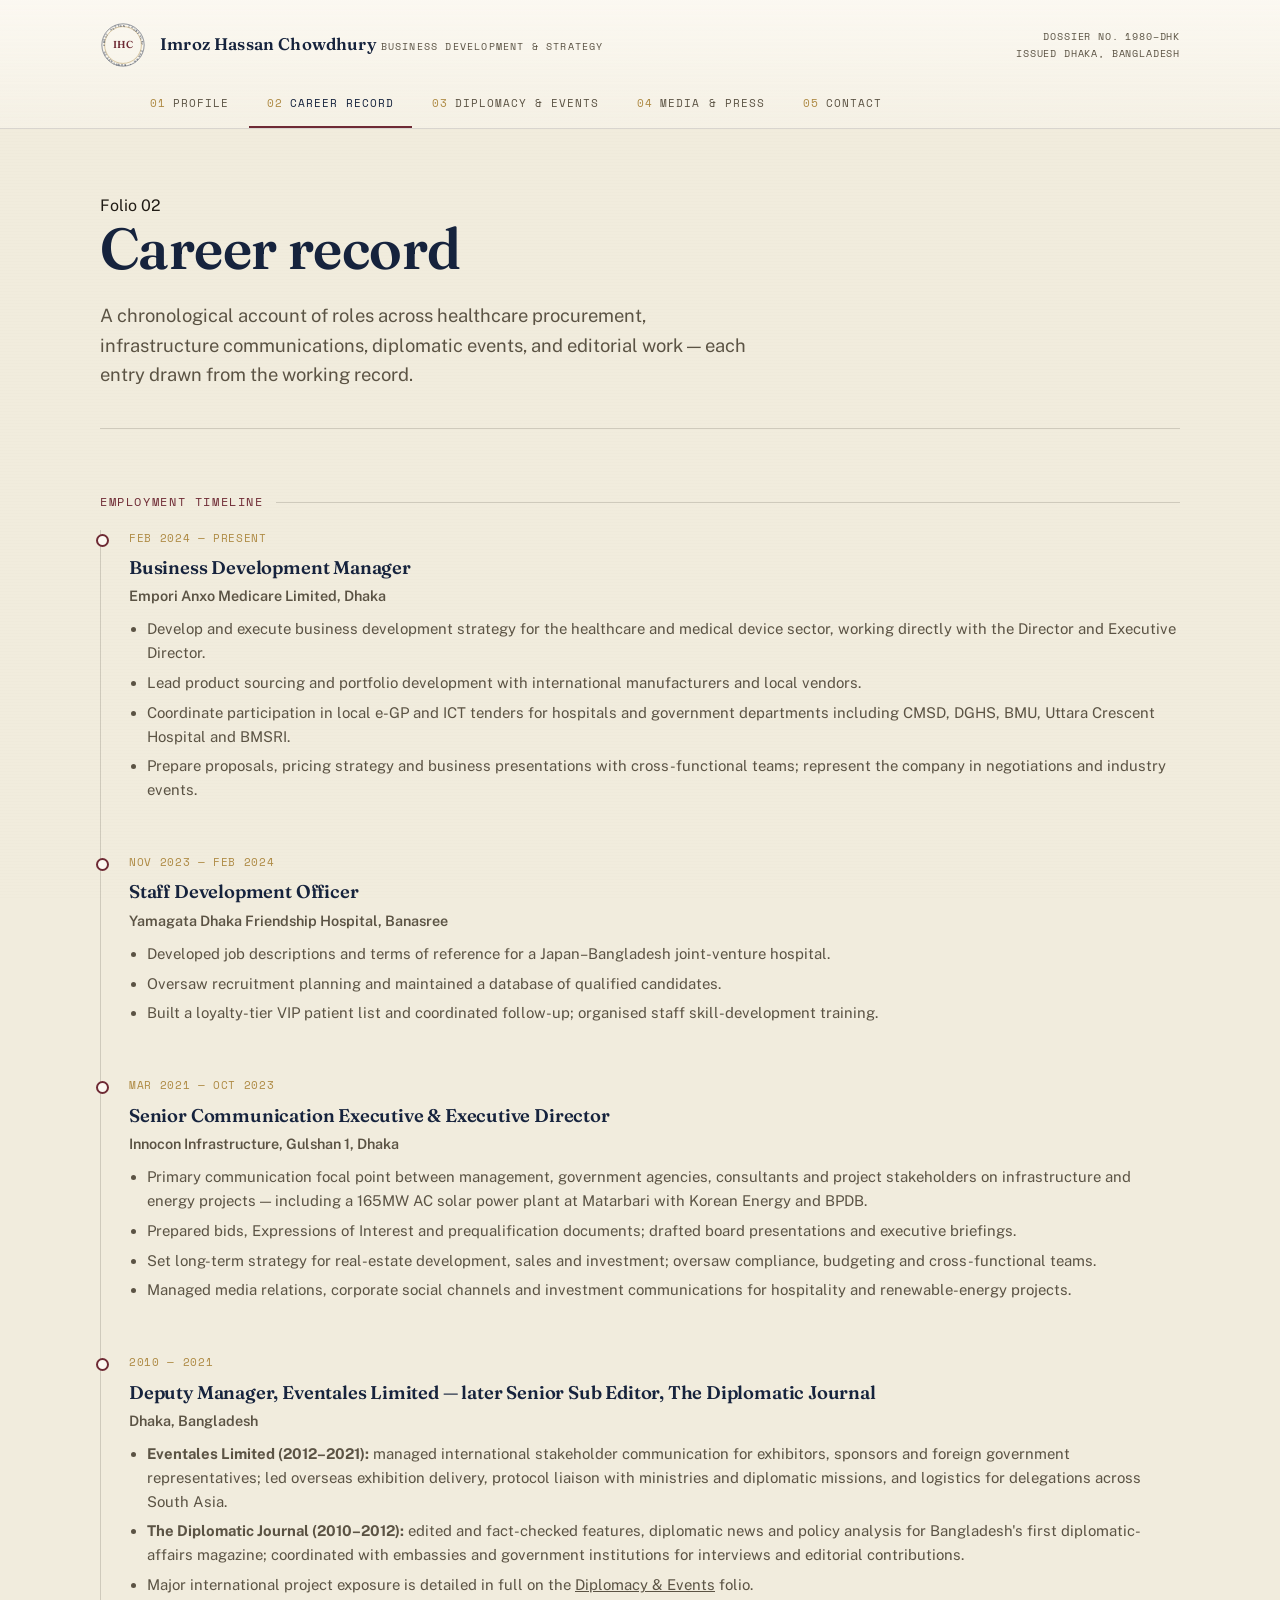
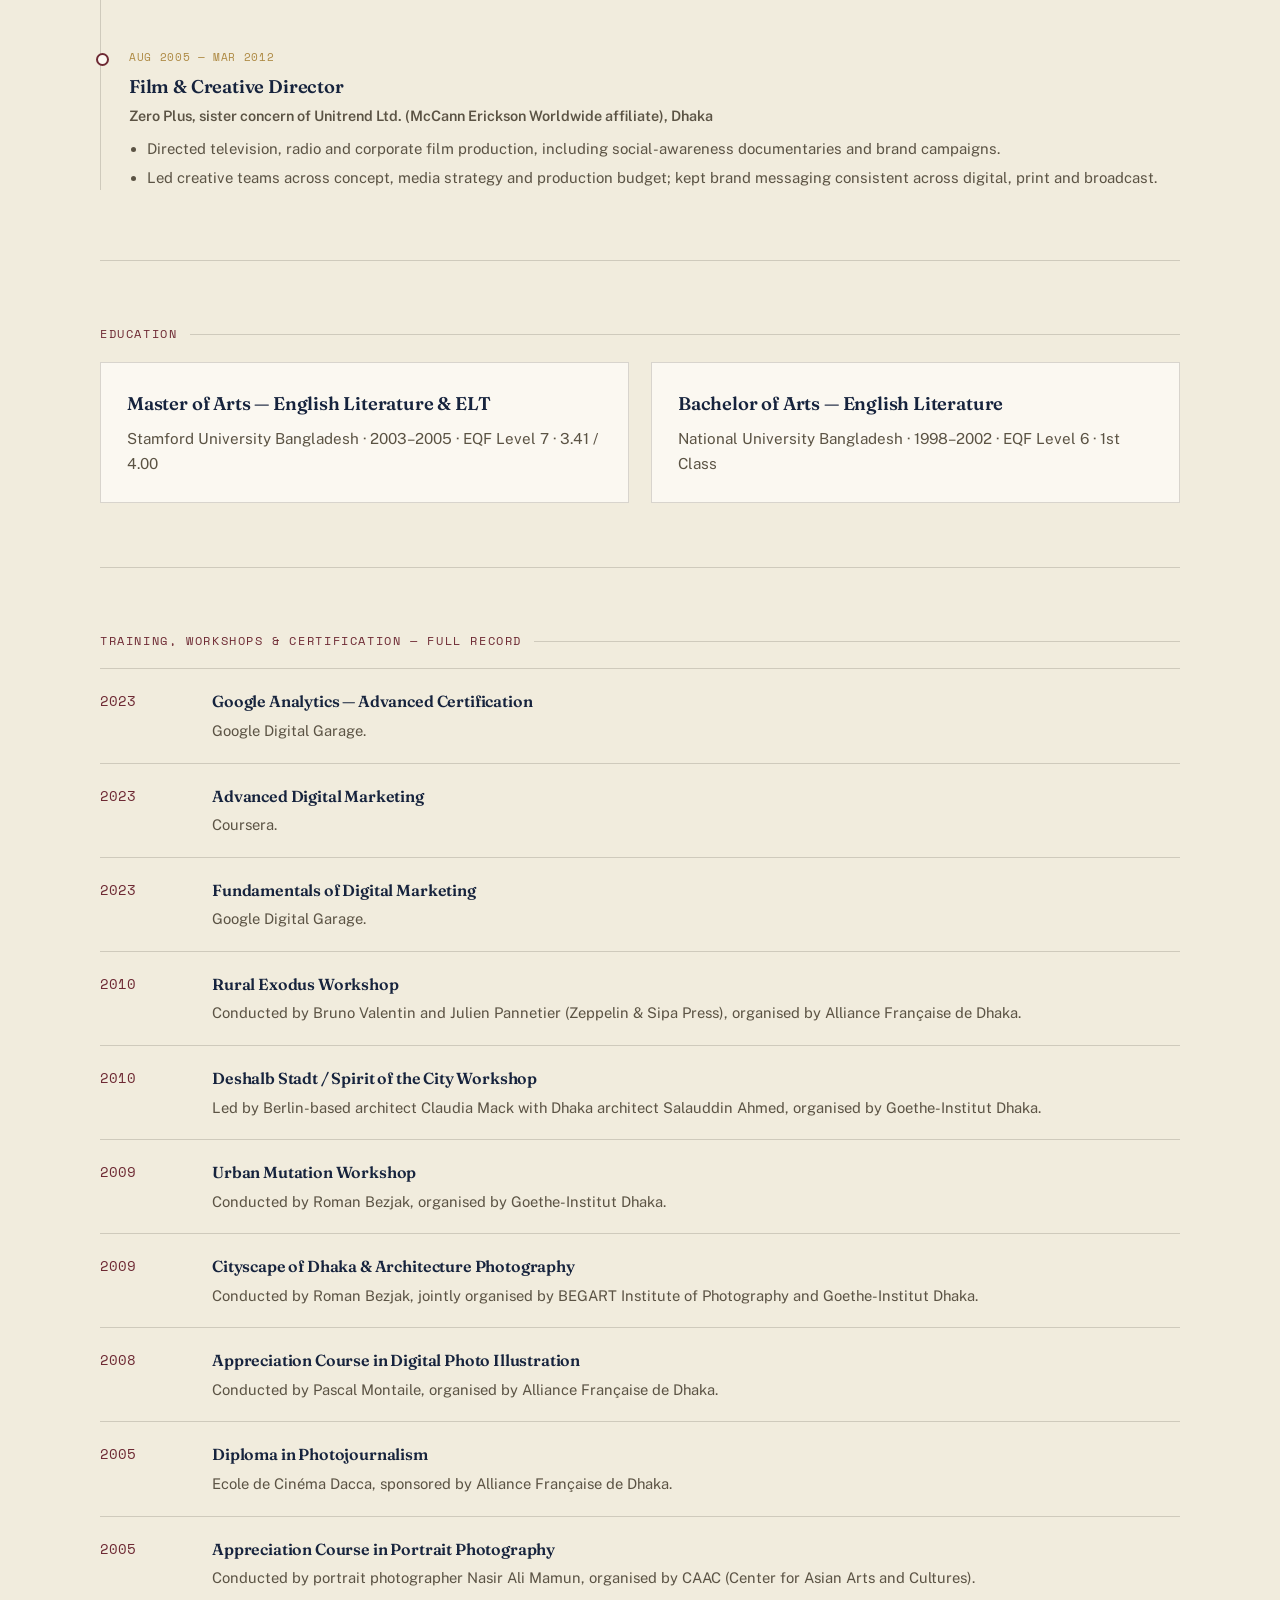
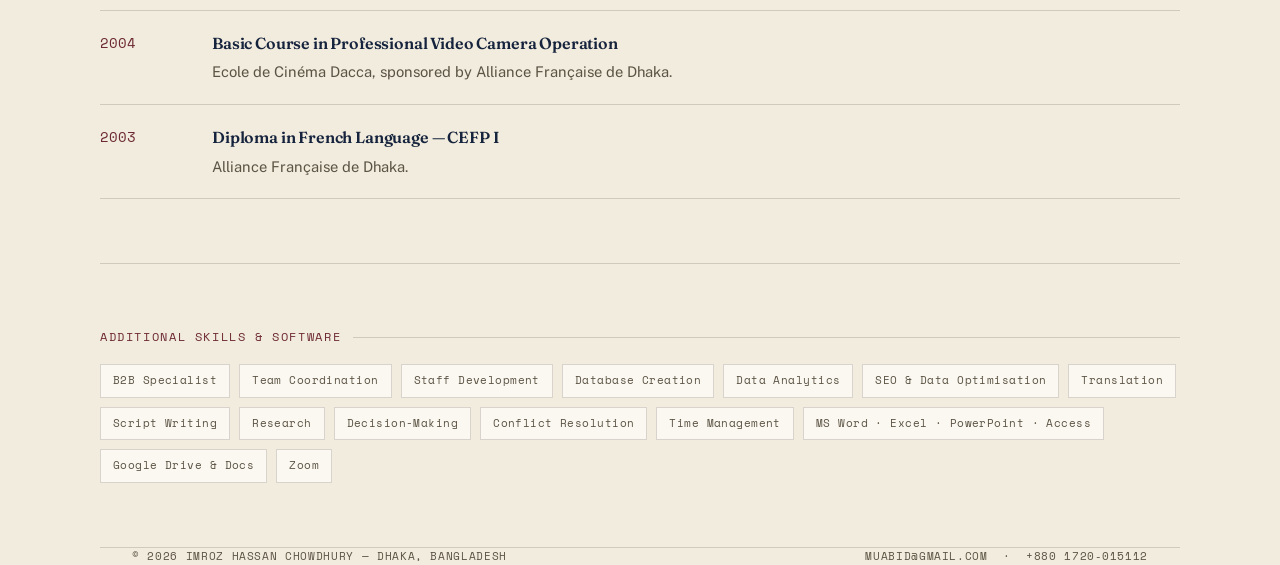
==== career.html @ 33f631bb "Add files via upload" ====
<!DOCTYPE html>
<html lang="en">
<head>
<meta charset="UTF-8">
<meta name="viewport" content="width=device-width, initial-scale=1.0">
<title>Career Record — Imroz Hassan Chowdhury</title>
<link rel="preconnect" href="https://fonts.googleapis.com">
<link rel="preconnect" href="https://fonts.gstatic.com" crossorigin>
<link href="https://fonts.googleapis.com/css2?family=Fraunces:ital,wght@0,500;0,600;0,700;1,500&family=Public+Sans:wght@400;500;600;700&family=Space+Mono:wght@400;700&display=swap" rel="stylesheet">
<link rel="stylesheet" href="styles.css">
</head>
<body>

<header class="masthead">
  <div class="wrap masthead-top">
    <a class="brand" href="index.html">
      <svg class="seal" viewBox="0 0 100 100" role="img" aria-label="Seal of Imroz Hassan Chowdhury">
        <defs>
          <path id="sealTop2" d="M 10,50 A 40,40 0 1 1 90,50" />
          <path id="sealBot2" d="M 90,52 A 40,40 0 1 1 10,52" />
        </defs>
        <circle cx="50" cy="50" r="46" fill="none" stroke="var(--ink)" stroke-width="1"/>
        <circle cx="50" cy="50" r="40" fill="none" stroke="var(--gold)" stroke-width="1"/>
        <text font-family="Space Mono, monospace" font-size="6.2" letter-spacing="1.5" fill="var(--ink)">
          <textPath href="#sealTop2" startOffset="50%" text-anchor="middle">IMROZ HASSAN CHOWDHURY</textPath>
        </text>
        <text font-family="Space Mono, monospace" font-size="6.2" letter-spacing="1.5" fill="var(--ink)">
          <textPath href="#sealBot2" startOffset="50%" text-anchor="middle">DHAKA • BANGLADESH</textPath>
        </text>
        <text x="50" y="56" font-family="Fraunces, serif" font-size="22" font-weight="600" text-anchor="middle" fill="var(--maroon)">IHC</text>
      </svg>
      <span class="brand-text">
        <span class="name">Imroz Hassan Chowdhury</span>
        <span class="role">Business Development &amp; Strategy</span>
      </span>
    </a>
    <div class="doc-ref">Dossier No. 1980–DHK<br>Issued Dhaka, Bangladesh</div>
  </div>
  <nav class="tabnav wrap" aria-label="Primary">
    <a href="index.html"><span class="n">01</span>Profile</a>
    <a href="career.html" aria-current="page"><span class="n">02</span>Career Record</a>
    <a href="diplomacy.html"><span class="n">03</span>Diplomacy &amp; Events</a>
    <a href="media.html"><span class="n">04</span>Media &amp; Press</a>
    <a href="contact.html"><span class="n">05</span>Contact</a>
  </nav>
</header>

<main>
  <section class="folio wrap" style="padding-bottom:20px;">
    <span class="kicker">Folio 02</span>
    <h1>Career record</h1>
    <p class="lede">A chronological account of roles across healthcare procurement, infrastructure communications, diplomatic events, and editorial work — each entry drawn from the working record.</p>
  </section>

  <section class="folio wrap">
    <div class="folio-label">Employment Timeline</div>
    <div class="timeline">

      <div class="tl-item">
        <span class="tl-dates">Feb 2024 — Present</span>
        <h3>Business Development Manager</h3>
        <span class="tl-org">Empori Anxo Medicare Limited, Dhaka</span>
        <ul>
          <li>Develop and execute business development strategy for the healthcare and medical device sector, working directly with the Director and Executive Director.</li>
          <li>Lead product sourcing and portfolio development with international manufacturers and local vendors.</li>
          <li>Coordinate participation in local e-GP and ICT tenders for hospitals and government departments including CMSD, DGHS, BMU, Uttara Crescent Hospital and BMSRI.</li>
          <li>Prepare proposals, pricing strategy and business presentations with cross-functional teams; represent the company in negotiations and industry events.</li>
        </ul>
      </div>

      <div class="tl-item">
        <span class="tl-dates">Nov 2023 — Feb 2024</span>
        <h3>Staff Development Officer</h3>
        <span class="tl-org">Yamagata Dhaka Friendship Hospital, Banasree</span>
        <ul>
          <li>Developed job descriptions and terms of reference for a Japan–Bangladesh joint-venture hospital.</li>
          <li>Oversaw recruitment planning and maintained a database of qualified candidates.</li>
          <li>Built a loyalty-tier VIP patient list and coordinated follow-up; organised staff skill-development training.</li>
        </ul>
      </div>

      <div class="tl-item">
        <span class="tl-dates">Mar 2021 — Oct 2023</span>
        <h3>Senior Communication Executive &amp; Executive Director</h3>
        <span class="tl-org">Innocon Infrastructure, Gulshan 1, Dhaka</span>
        <ul>
          <li>Primary communication focal point between management, government agencies, consultants and project stakeholders on infrastructure and energy projects — including a 165MW AC solar power plant at Matarbari with Korean Energy and BPDB.</li>
          <li>Prepared bids, Expressions of Interest and prequalification documents; drafted board presentations and executive briefings.</li>
          <li>Set long-term strategy for real-estate development, sales and investment; oversaw compliance, budgeting and cross-functional teams.</li>
          <li>Managed media relations, corporate social channels and investment communications for hospitality and renewable-energy projects.</li>
        </ul>
      </div>

      <div class="tl-item">
        <span class="tl-dates">2010 — 2021</span>
        <h3>Deputy Manager, Eventales Limited — later Senior Sub Editor, The Diplomatic Journal</h3>
        <span class="tl-org">Dhaka, Bangladesh</span>
        <ul>
          <li><strong>Eventales Limited (2012–2021):</strong> managed international stakeholder communication for exhibitors, sponsors and foreign government representatives; led overseas exhibition delivery, protocol liaison with ministries and diplomatic missions, and logistics for delegations across South Asia.</li>
          <li><strong>The Diplomatic Journal (2010–2012):</strong> edited and fact-checked features, diplomatic news and policy analysis for Bangladesh's first diplomatic-affairs magazine; coordinated with embassies and government institutions for interviews and editorial contributions.</li>
          <li>Major international project exposure is detailed in full on the <a href="diplomacy.html">Diplomacy &amp; Events</a> folio.</li>
        </ul>
      </div>

      <div class="tl-item">
        <span class="tl-dates">Aug 2005 — Mar 2012</span>
        <h3>Film &amp; Creative Director</h3>
        <span class="tl-org">Zero Plus, sister concern of Unitrend Ltd. (McCann Erickson Worldwide affiliate), Dhaka</span>
        <ul>
          <li>Directed television, radio and corporate film production, including social-awareness documentaries and brand campaigns.</li>
          <li>Led creative teams across concept, media strategy and production budget; kept brand messaging consistent across digital, print and broadcast.</li>
        </ul>
      </div>

    </div>
  </section>

  <section class="folio wrap">
    <div class="folio-label">Education</div>
    <div class="grid cols-2">
      <div class="card">
        <h3>Master of Arts — English Literature &amp; ELT</h3>
        <p>Stamford University Bangladesh · 2003–2005 · EQF Level 7 · 3.41 / 4.00</p>
      </div>
      <div class="card">
        <h3>Bachelor of Arts — English Literature</h3>
        <p>National University Bangladesh · 1998–2002 · EQF Level 6 · 1st Class</p>
      </div>
    </div>
  </section>

  <section class="folio wrap">
    <div class="folio-label">Training, Workshops &amp; Certification — Full Record</div>
    <div class="ledger">
      <div class="ledger-row">
        <span class="yr">2023</span>
        <div><h3>Google Analytics — Advanced Certification</h3><p>Google Digital Garage.</p></div>
      </div>
      <div class="ledger-row">
        <span class="yr">2023</span>
        <div><h3>Advanced Digital Marketing</h3><p>Coursera.</p></div>
      </div>
      <div class="ledger-row">
        <span class="yr">2023</span>
        <div><h3>Fundamentals of Digital Marketing</h3><p>Google Digital Garage.</p></div>
      </div>
      <div class="ledger-row">
        <span class="yr">2010</span>
        <div><h3>Rural Exodus Workshop</h3><p>Conducted by Bruno Valentin and Julien Pannetier (Zeppelin &amp; Sipa Press), organised by Alliance Française de Dhaka.</p></div>
      </div>
      <div class="ledger-row">
        <span class="yr">2010</span>
        <div><h3>Deshalb Stadt / Spirit of the City Workshop</h3><p>Led by Berlin-based architect Claudia Mack with Dhaka architect Salauddin Ahmed, organised by Goethe-Institut Dhaka.</p></div>
      </div>
      <div class="ledger-row">
        <span class="yr">2009</span>
        <div><h3>Urban Mutation Workshop</h3><p>Conducted by Roman Bezjak, organised by Goethe-Institut Dhaka.</p></div>
      </div>
      <div class="ledger-row">
        <span class="yr">2009</span>
        <div><h3>Cityscape of Dhaka &amp; Architecture Photography</h3><p>Conducted by Roman Bezjak, jointly organised by BEGART Institute of Photography and Goethe-Institut Dhaka.</p></div>
      </div>
      <div class="ledger-row">
        <span class="yr">2008</span>
        <div><h3>Appreciation Course in Digital Photo Illustration</h3><p>Conducted by Pascal Montaile, organised by Alliance Française de Dhaka.</p></div>
      </div>
      <div class="ledger-row">
        <span class="yr">2005</span>
        <div><h3>Diploma in Photojournalism</h3><p>Ecole de Cinéma Dacca, sponsored by Alliance Française de Dhaka.</p></div>
      </div>
      <div class="ledger-row">
        <span class="yr">2005</span>
        <div><h3>Appreciation Course in Portrait Photography</h3><p>Conducted by portrait photographer Nasir Ali Mamun, organised by CAAC (Center for Asian Arts and Cultures).</p></div>
      </div>
      <div class="ledger-row">
        <span class="yr">2004</span>
        <div><h3>Basic Course in Professional Video Camera Operation</h3><p>Ecole de Cinéma Dacca, sponsored by Alliance Française de Dhaka.</p></div>
      </div>
      <div class="ledger-row">
        <span class="yr">2003</span>
        <div><h3>Diploma in French Language — CEFP I</h3><p>Alliance Française de Dhaka.</p></div>
      </div>
    </div>
  </section>

  <section class="folio wrap">
    <div class="folio-label">Additional Skills &amp; Software</div>
    <div class="tags">
      <span class="tag">B2B Specialist</span>
      <span class="tag">Team Coordination</span>
      <span class="tag">Staff Development</span>
      <span class="tag">Database Creation</span>
      <span class="tag">Data Analytics</span>
      <span class="tag">SEO &amp; Data Optimisation</span>
      <span class="tag">Translation</span>
      <span class="tag">Script Writing</span>
      <span class="tag">Research</span>
      <span class="tag">Decision-Making</span>
      <span class="tag">Conflict Resolution</span>
      <span class="tag">Time Management</span>
      <span class="tag">MS Word · Excel · PowerPoint · Access</span>
      <span class="tag">Google Drive &amp; Docs</span>
      <span class="tag">Zoom</span>
    </div>
  </section>
</main>

<footer class="wrap">
  <div class="foot-row">
    <span>© <span id="yr"></span> Imroz Hassan Chowdhury — Dhaka, Bangladesh</span>
    <span><a href="mailto:muabid@gmail.com">muabid@gmail.com</a> &nbsp;·&nbsp; <a href="tel:+8801720015112">+880 1720‑015112</a></span>
  </div>
</footer>

<script src="script.js"></script>
</body>
</html>
---- styles.css ----
/* =========================================================
   IMROZ HASSAN CHOWDHURY — DOSSIER PORTFOLIO
   Design language: an official diplomatic / press dossier —
   letterhead folios, wax-seal emblem, passport-tab navigation,
   ledger typography, customs-stamp accents.
   ========================================================= */

:root{
  --ink:        #16233D;   /* deep diplomatic navy */
  --ink-soft:   #2B3A5A;
  --paper:      #F1ECDD;   /* dossier paper */
  --paper-lt:   #FBF8F1;   /* card / folio surface */
  --paper-dk:   #E7E0CC;   /* aged paper shade */
  --gold:       #AE8A44;   /* brass seal */
  --gold-lt:    #D9BD82;
  --maroon:     #6E2A34;   /* vest trim accent */
  --text:       #211C15;
  --text-soft:  #5B5344;
  --line:       rgba(33,28,21,0.16);

  --serif: "Fraunces", "Iowan Old Style", Georgia, serif;
  --sans:  "Public Sans", "Helvetica Neue", Arial, sans-serif;
  --mono:  "Space Mono", ui-monospace, monospace;
}

*{ box-sizing:border-box; }
html{ scroll-behavior:smooth; }

body{
  margin:0;
  background:
    radial-gradient(1100px 700px at 90% -10%, rgba(174,138,68,0.10), transparent 60%),
    var(--paper);
  color:var(--text);
  font-family:var(--sans);
  font-size:16px;
  line-height:1.6;
  -webkit-font-smoothing:antialiased;
}

/* faint laid-paper texture */
body::before{
  content:"";
  position:fixed; inset:0;
  pointer-events:none;
  z-index:0;
  opacity:0.5;
  background-image:
    repeating-linear-gradient(180deg, rgba(33,28,21,0.018) 0px, rgba(33,28,21,0.018) 1px, transparent 1px, transparent 3px);
}

a{ color:inherit; }

img{ max-width:100%; display:block; }

.wrap{
  max-width:1080px;
  margin:0 auto;
  padding:0 32px;
  position:relative;
  z-index:1;
}

::selection{ background:var(--gold-lt); color:var(--ink); }

/* focus visibility */
a:focus-visible, button:focus-visible{
  outline:2px solid var(--maroon);
  outline-offset:3px;
}

/* -------------------------------------------------
   LETTERHEAD / MASTHEAD
   ------------------------------------------------- */
.masthead{
  position:relative;
  z-index:5;
  border-bottom:1px solid var(--line);
  background:linear-gradient(180deg, var(--paper-lt), rgba(251,248,241,0.4));
}

.masthead-top{
  display:flex;
  align-items:center;
  justify-content:space-between;
  padding:22px 0 14px;
  gap:20px;
}

.brand{
  display:flex;
  align-items:center;
  gap:14px;
  text-decoration:none;
  color:var(--ink);
}

.seal{ width:46px; height:46px; flex:none; }

.brand-text .name{
  font-family:var(--serif);
  font-weight:600;
  font-size:1.05rem;
  letter-spacing:0.01em;
  line-height:1.1;
}
.brand-text .role{
  font-family:var(--mono);
  font-size:0.62rem;
  letter-spacing:0.12em;
  text-transform:uppercase;
  color:var(--text-soft);
}

.doc-ref{
  font-family:var(--mono);
  font-size:0.65rem;
  letter-spacing:0.08em;
  color:var(--text-soft);
  text-align:right;
  text-transform:uppercase;
  display:none;
}
@media(min-width:720px){ .doc-ref{ display:block; } }

/* passport-style tab navigation */
.tabnav{
  display:flex;
  gap:2px;
  overflow-x:auto;
  scrollbar-width:none;
}
.tabnav::-webkit-scrollbar{ display:none; }

.tabnav a{
  position:relative;
  flex:none;
  padding:12px 18px 14px;
  font-family:var(--mono);
  font-size:0.7rem;
  letter-spacing:0.09em;
  text-transform:uppercase;
  text-decoration:none;
  color:var(--text-soft);
  border-bottom:2px solid transparent;
  white-space:nowrap;
  transition:color .2s ease, border-color .2s ease;
}
.tabnav a .n{ color:var(--gold); margin-right:7px; }
.tabnav a:hover{ color:var(--ink); }
.tabnav a[aria-current="page"]{
  color:var(--ink);
  border-bottom-color:var(--maroon);
}

/* -------------------------------------------------
   FOLIO / SECTION SCAFFOLDING
   ------------------------------------------------- */
.folio{
  position:relative;
  padding:64px 0;
}
.folio + .folio{ border-top:1px solid var(--line); }

.folio-label{
  display:flex;
  align-items:center;
  gap:12px;
  font-family:var(--mono);
  font-size:0.72rem;
  letter-spacing:0.14em;
  text-transform:uppercase;
  color:var(--maroon);
  margin-bottom:18px;
}
.folio-label::after{
  content:"";
  flex:1;
  height:1px;
  background:var(--line);
}

h1,h2,h3{
  font-family:var(--serif);
  color:var(--ink);
  margin:0 0 0.4em;
  letter-spacing:-0.01em;
}
h1{ font-size:clamp(2.2rem, 5vw, 3.6rem); font-weight:600; line-height:1.04; }
h2{ font-size:clamp(1.5rem, 3vw, 2.1rem); font-weight:600; }
h3{ font-size:1.15rem; font-weight:600; }

p{ margin:0 0 1em; color:var(--text); }
.lede{ font-size:1.15rem; color:var(--text-soft); max-width:60ch; }

.eyebrow{
  font-family:var(--mono);
  font-size:0.7rem;
  letter-spacing:0.14em;
  text-transform:uppercase;
  color:var(--text-soft);
}

/* -------------------------------------------------
   HERO
   ------------------------------------------------- */
.hero{
  display:grid;
  grid-template-columns:1.2fr 0.8fr;
  gap:52px;
  align-items:center;
  padding-top:56px;
}
@media(max-width:820px){ .hero{ grid-template-columns:1fr; } }

.hero-portrait{
  position:relative;
  justify-self:center;
}
.hero-portrait .frame{
  width:min(320px, 78vw);
  aspect-ratio:4/5;
  border:1px solid var(--line);
  padding:10px;
  background:var(--paper-lt);
  box-shadow:0 24px 50px -30px rgba(22,35,61,0.5);
}
.hero-portrait img{
  width:100%; height:100%; object-fit:cover;
  filter:grayscale(28%) contrast(1.03) sepia(6%);
}
.hero-portrait .stamp{
  position:absolute;
  right:-14px; bottom:-18px;
  width:118px; height:118px;
  transform:rotate(-9deg);
  opacity:0.92;
}

.hero-title .kicker{
  display:inline-block;
  font-family:var(--mono);
  font-size:0.72rem;
  letter-spacing:0.14em;
  text-transform:uppercase;
  color:var(--maroon);
  border:1px solid var(--maroon);
  padding:4px 10px;
  margin-bottom:18px;
}

.hero-title h1{ margin-bottom:0.28em; }
.hero-title .role-line{
  font-family:var(--serif);
  font-style:italic;
  font-size:1.25rem;
  color:var(--text-soft);
  margin-bottom:20px;
}

.stat-row{
  display:grid;
  grid-template-columns:repeat(3,1fr);
  gap:0;
  margin-top:30px;
  border-top:1px solid var(--line);
}
.stat{
  padding:16px 18px 0;
  border-right:1px solid var(--line);
}
.stat:last-child{ border-right:none; }
.stat .num{
  font-family:var(--serif);
  font-size:1.9rem;
  color:var(--ink);
  font-weight:600;
  line-height:1;
}
.stat .label{
  font-family:var(--mono);
  font-size:0.63rem;
  letter-spacing:0.06em;
  text-transform:uppercase;
  color:var(--text-soft);
  margin-top:6px;
  display:block;
}

/* -------------------------------------------------
   BUTTONS / LINKS
   ------------------------------------------------- */
.btnrow{ display:flex; gap:14px; flex-wrap:wrap; margin-top:28px; }

.btn{
  display:inline-flex;
  align-items:center;
  gap:8px;
  font-family:var(--mono);
  font-size:0.72rem;
  letter-spacing:0.08em;
  text-transform:uppercase;
  text-decoration:none;
  padding:12px 20px;
  border:1px solid var(--ink);
  color:var(--ink);
  transition:background .2s ease, color .2s ease;
}
.btn.primary{ background:var(--ink); color:var(--paper-lt); }
.btn.primary:hover{ background:var(--maroon); border-color:var(--maroon); }
.btn:not(.primary):hover{ background:var(--ink); color:var(--paper-lt); }

/* -------------------------------------------------
   CARDS / GRID
   ------------------------------------------------- */
.grid{ display:grid; gap:22px; }
.grid.cols-3{ grid-template-columns:repeat(3,1fr); }
.grid.cols-2{ grid-template-columns:repeat(2,1fr); }
@media(max-width:820px){ .grid.cols-3, .grid.cols-2{ grid-template-columns:1fr; } }

.card{
  background:var(--paper-lt);
  border:1px solid var(--line);
  padding:26px;
  position:relative;
}
.card h3{ margin-bottom:0.5em; }
.card p{ color:var(--text-soft); font-size:0.95rem; margin-bottom:0; }

/* -------------------------------------------------
   TIMELINE (career page)
   ------------------------------------------------- */
.timeline{
  position:relative;
  padding-left:28px;
  border-left:1px solid var(--line);
}
.tl-item{
  position:relative;
  padding-bottom:46px;
}
.tl-item:last-child{ padding-bottom:0; }
.tl-item::before{
  content:"";
  position:absolute;
  left:-33px; top:4px;
  width:9px; height:9px;
  border-radius:50%;
  background:var(--paper-lt);
  border:2px solid var(--maroon);
}
.tl-dates{
  font-family:var(--mono);
  font-size:0.68rem;
  letter-spacing:0.06em;
  text-transform:uppercase;
  color:var(--gold);
  margin-bottom:6px;
  display:block;
}
.tl-item h3{ margin-bottom:2px; }
.tl-org{
  font-family:var(--sans);
  font-weight:600;
  color:var(--text-soft);
  font-size:0.9rem;
  margin-bottom:10px;
  display:block;
}
.tl-item ul{
  margin:10px 0 0;
  padding-left:18px;
  color:var(--text-soft);
  font-size:0.93rem;
}
.tl-item li{ margin-bottom:6px; }

/* -------------------------------------------------
   LEDGER LIST (achievements / publications)
   ------------------------------------------------- */
.ledger{ border-top:1px solid var(--line); }
.ledger-row{
  display:grid;
  grid-template-columns:90px 1fr;
  gap:22px;
  padding:20px 0;
  border-bottom:1px solid var(--line);
}
.ledger-row .yr{
  font-family:var(--mono);
  font-size:0.85rem;
  color:var(--maroon);
  padding-top:2px;
}
.ledger-row h3{ font-size:1rem; margin-bottom:4px; }
.ledger-row p{ color:var(--text-soft); font-size:0.92rem; margin:0; }
@media(max-width:600px){
  .ledger-row{ grid-template-columns:1fr; gap:6px; }
}

/* -------------------------------------------------
   STAMP badge (used inline as small emblem)
   ------------------------------------------------- */
.stamp-badge{
  display:inline-flex;
  align-items:center;
  gap:8px;
  font-family:var(--mono);
  font-size:0.62rem;
  letter-spacing:0.1em;
  text-transform:uppercase;
  color:var(--maroon);
  border:1px solid var(--maroon);
  padding:5px 10px;
  transform:rotate(-1.2deg);
}

/* -------------------------------------------------
   TAG PILLS (skills)
   ------------------------------------------------- */
.tags{ display:flex; flex-wrap:wrap; gap:9px; }
.tag{
  font-family:var(--mono);
  font-size:0.68rem;
  letter-spacing:0.04em;
  padding:7px 12px;
  border:1px solid var(--line);
  background:var(--paper-lt);
  color:var(--text-soft);
}

/* -------------------------------------------------
   PULL QUOTE
   ------------------------------------------------- */
.pullquote{
  font-family:var(--serif);
  font-style:italic;
  font-size:clamp(1.3rem,2.4vw,1.7rem);
  color:var(--ink);
  border-left:2px solid var(--gold);
  padding-left:26px;
  max-width:64ch;
  line-height:1.4;
}

/* -------------------------------------------------
   FOOTER
   ------------------------------------------------- */
footer{
  border-top:1px solid var(--line);
  padding:36px 0 48px;
  position:relative; z-index:1;
}
.foot-row{
  display:flex;
  justify-content:space-between;
  align-items:flex-end;
  flex-wrap:wrap;
  gap:20px;
  font-family:var(--mono);
  font-size:0.68rem;
  letter-spacing:0.06em;
  text-transform:uppercase;
  color:var(--text-soft);
}
footer a{ text-decoration:none; }
footer a:hover{ color:var(--maroon); }

/* -------------------------------------------------
   CONTACT PAGE SPECIFIC
   ------------------------------------------------- */
.contact-grid{
  display:grid;
  grid-template-columns:1fr 1fr;
  gap:28px;
}
@media(max-width:720px){ .contact-grid{ grid-template-columns:1fr; } }

.contact-card{
  border:1px solid var(--line);
  background:var(--paper-lt);
  padding:28px;
}
.contact-card .k{
  font-family:var(--mono);
  font-size:0.64rem;
  letter-spacing:0.1em;
  text-transform:uppercase;
  color:var(--gold);
  display:block;
  margin-bottom:8px;
}
.contact-card .v{
  font-family:var(--serif);
  font-size:1.25rem;
  color:var(--ink);
  text-decoration:none;
  display:inline-block;
}
.contact-card .v:hover{ color:var(--maroon); }

/* language bars */
.lang-row{ display:flex; align-items:center; gap:14px; margin-bottom:14px; }
.lang-row .lname{ width:90px; font-family:var(--mono); font-size:0.72rem; text-transform:uppercase; letter-spacing:0.06em; }
.lang-row .bar{ flex:1; height:6px; background:var(--paper-dk); position:relative; }
.lang-row .bar span{ position:absolute; inset:0; background:var(--maroon); }
.lang-row .lvl{ width:32px; font-family:var(--mono); font-size:0.72rem; text-align:right; color:var(--text-soft); }
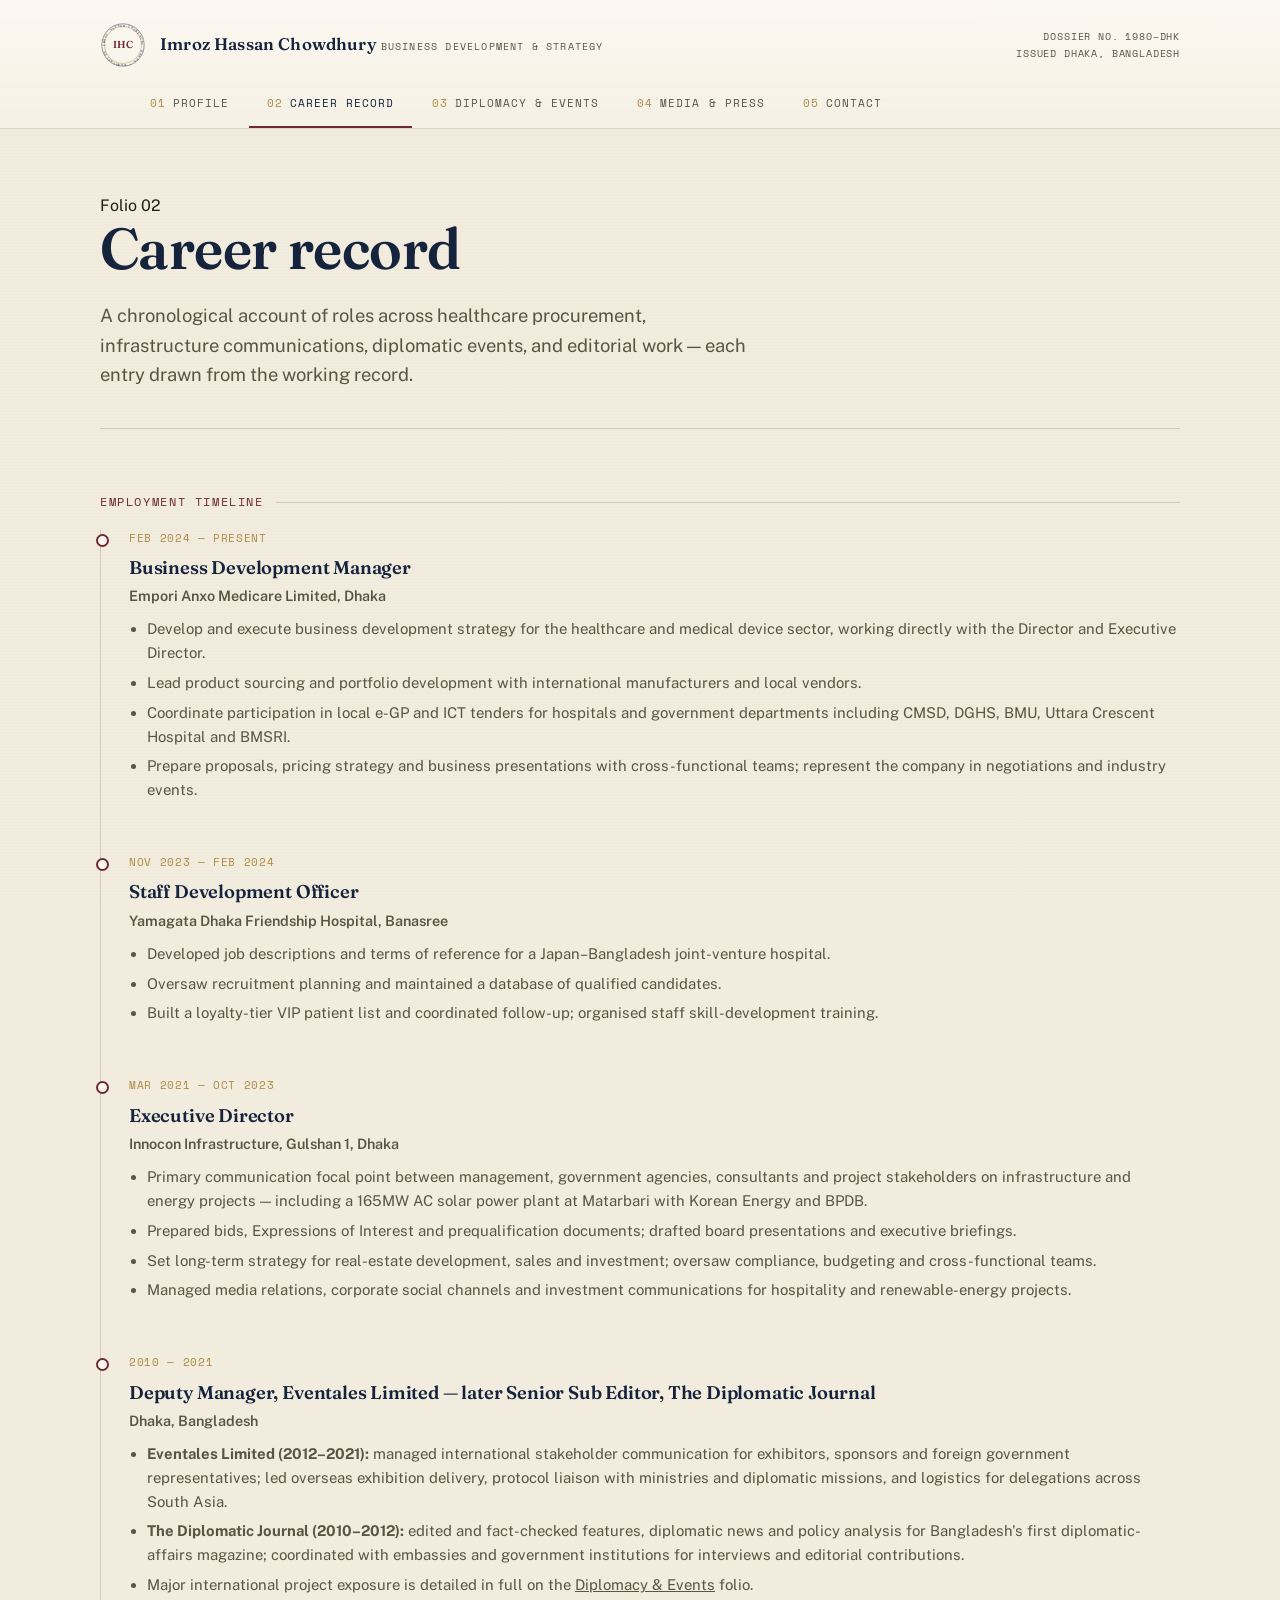
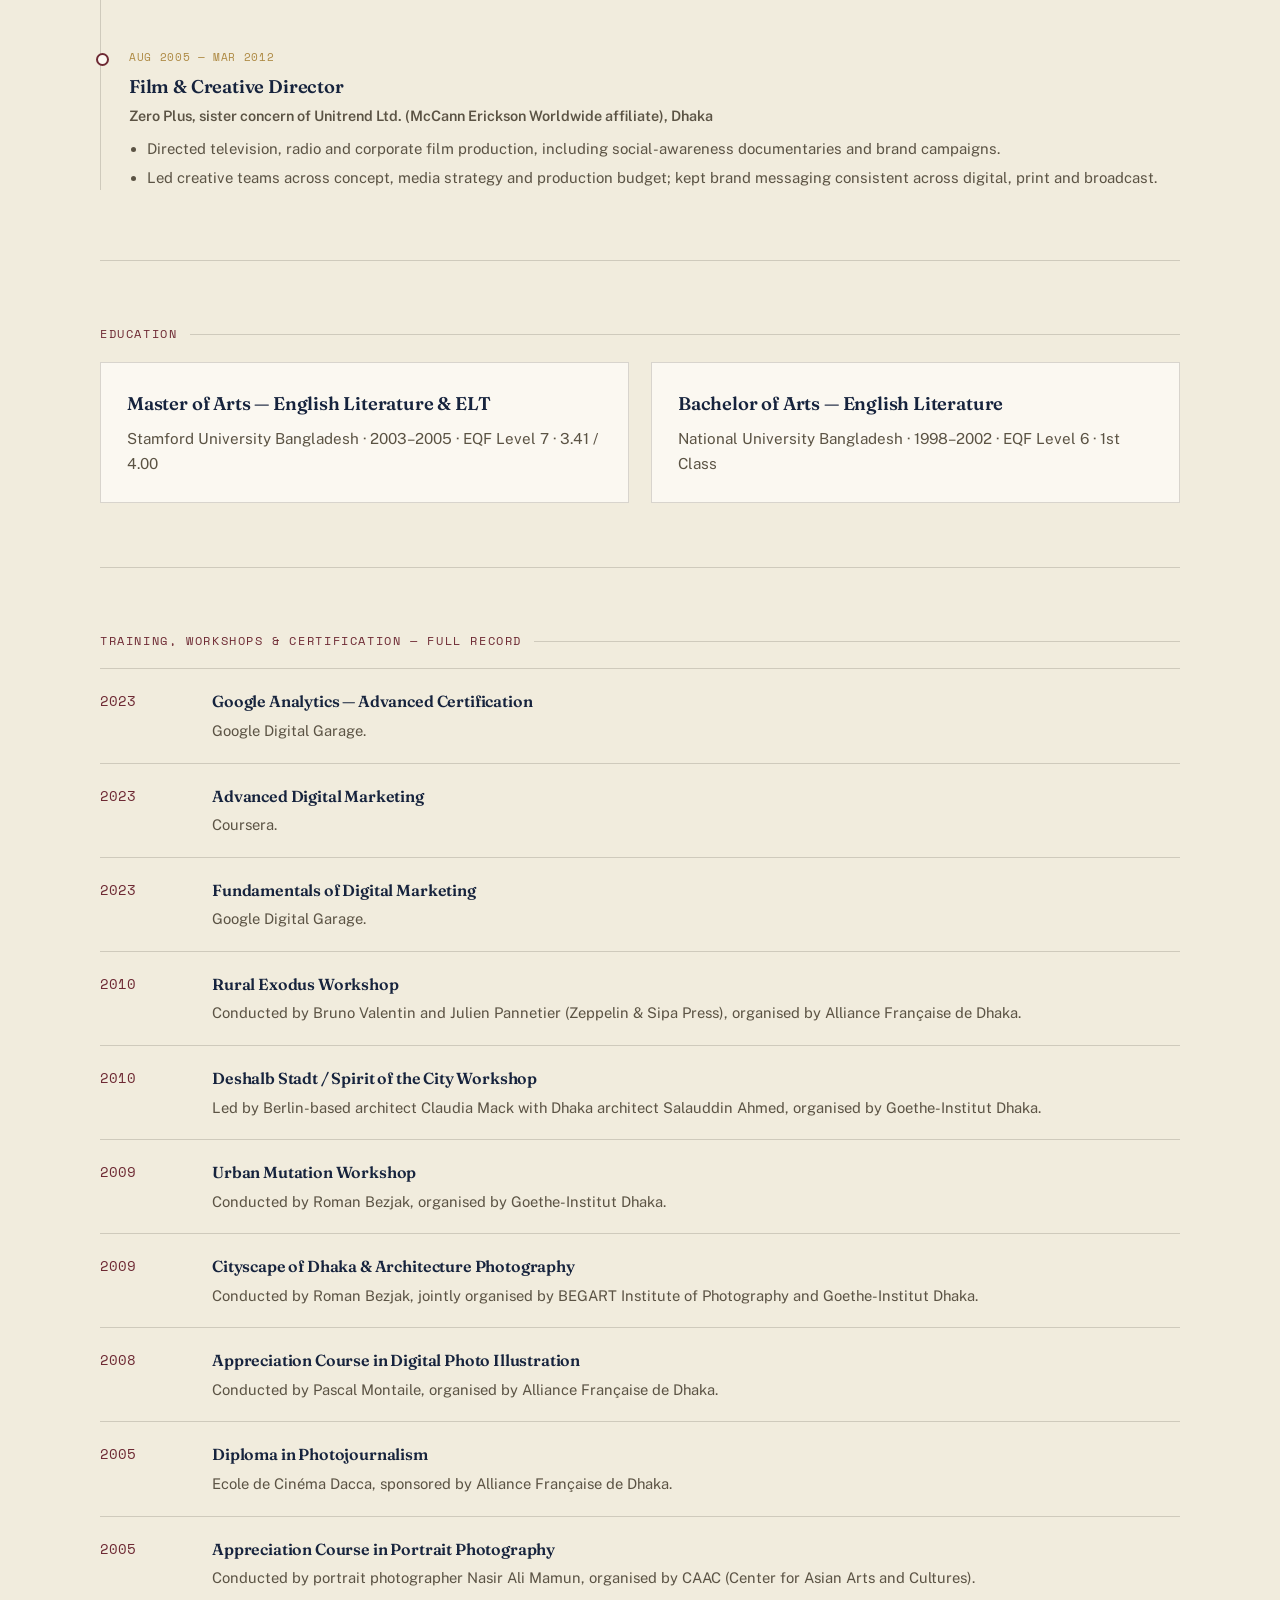
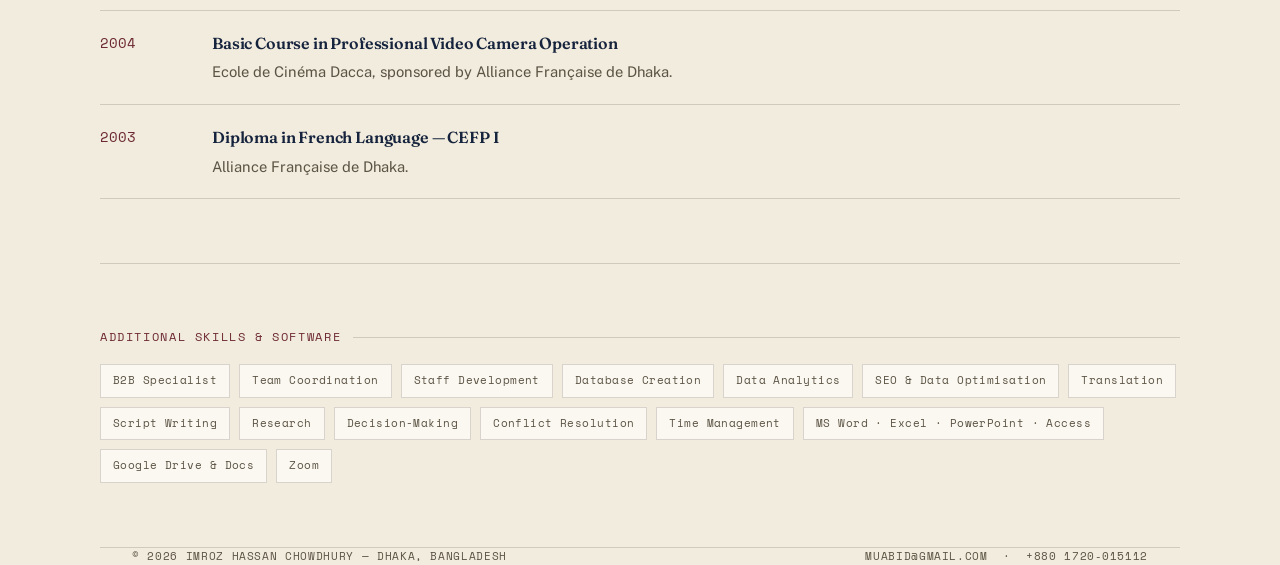
==== commit 78ad7e67: "Update job title in career.html" ====
--- a/career.html
+++ b/career.html
@@ -81,7 +81,7 @@
 
       <div class="tl-item">
         <span class="tl-dates">Mar 2021 — Oct 2023</span>
-        <h3>Senior Communication Executive &amp; Executive Director</h3>
+        <h3>Executive Director</h3>
         <span class="tl-org">Innocon Infrastructure, Gulshan 1, Dhaka</span>
         <ul>
           <li>Primary communication focal point between management, government agencies, consultants and project stakeholders on infrastructure and energy projects — including a 165MW AC solar power plant at Matarbari with Korean Energy and BPDB.</li>
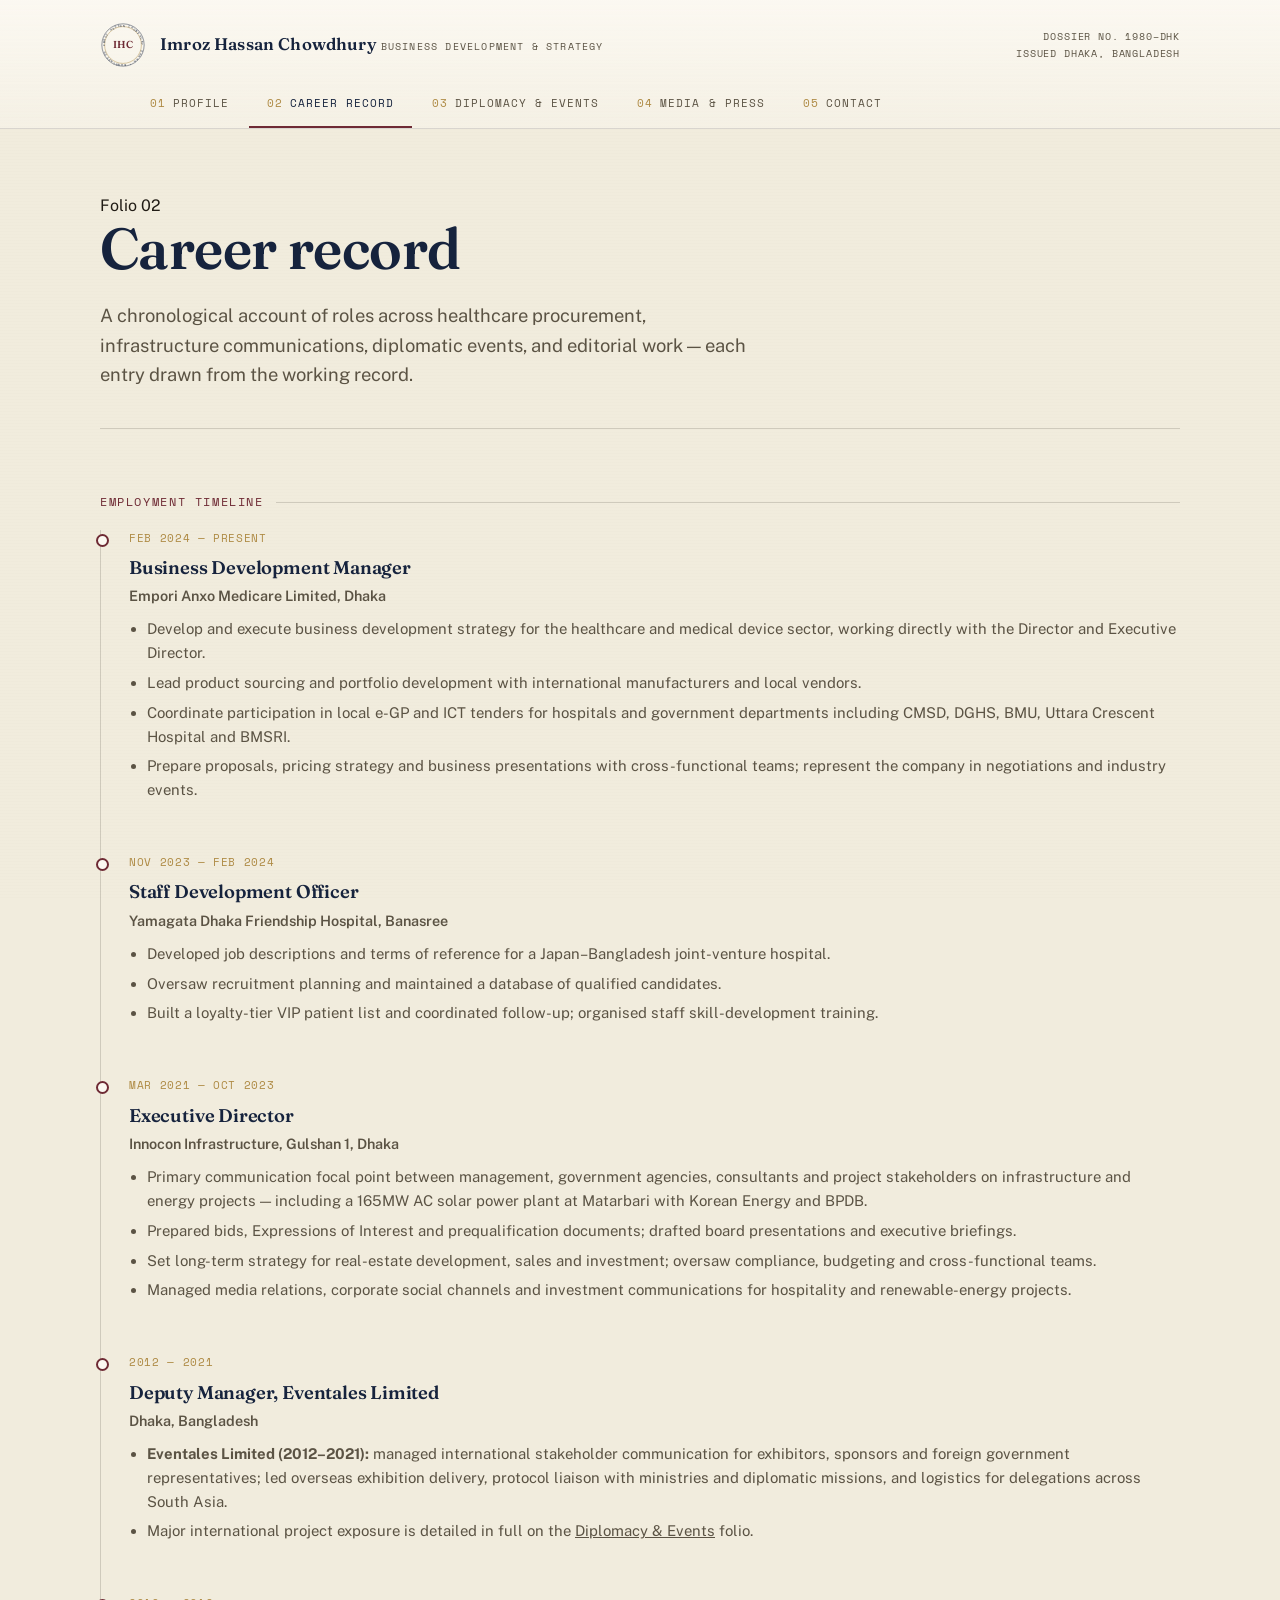
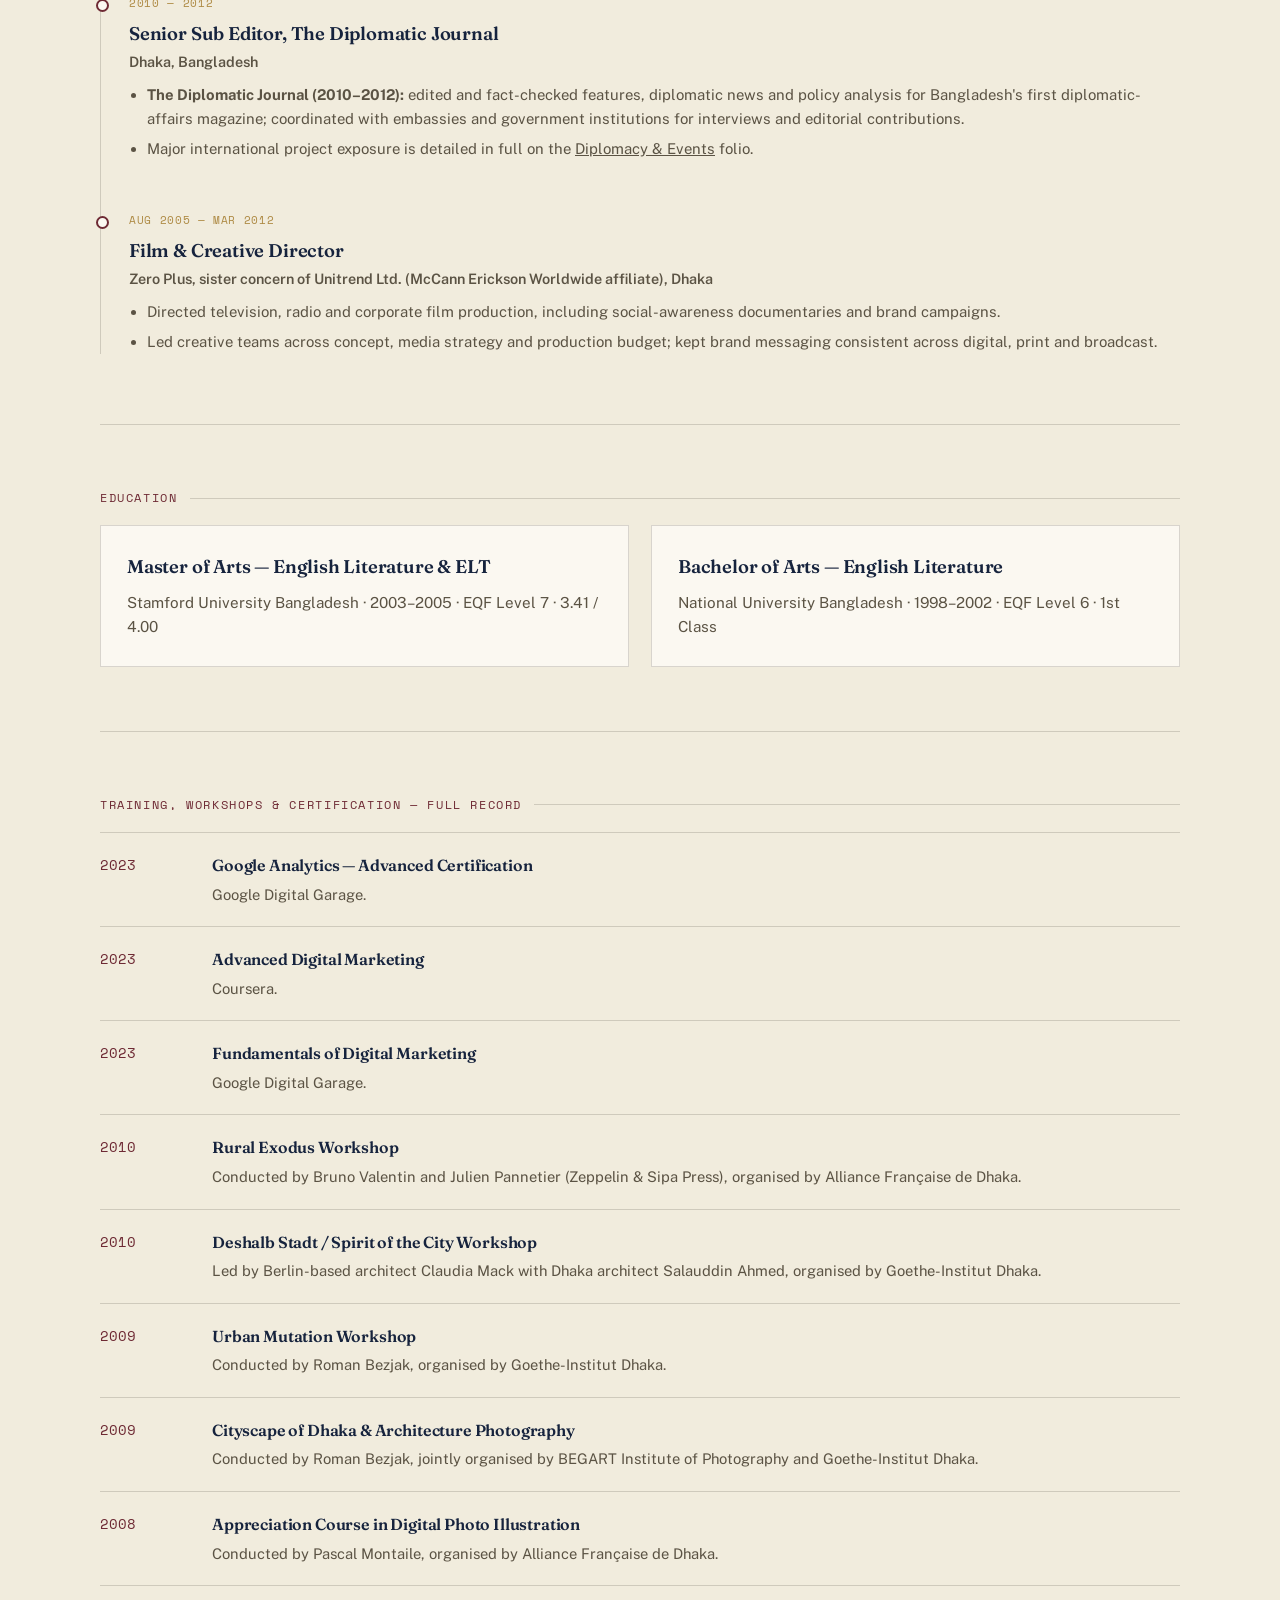
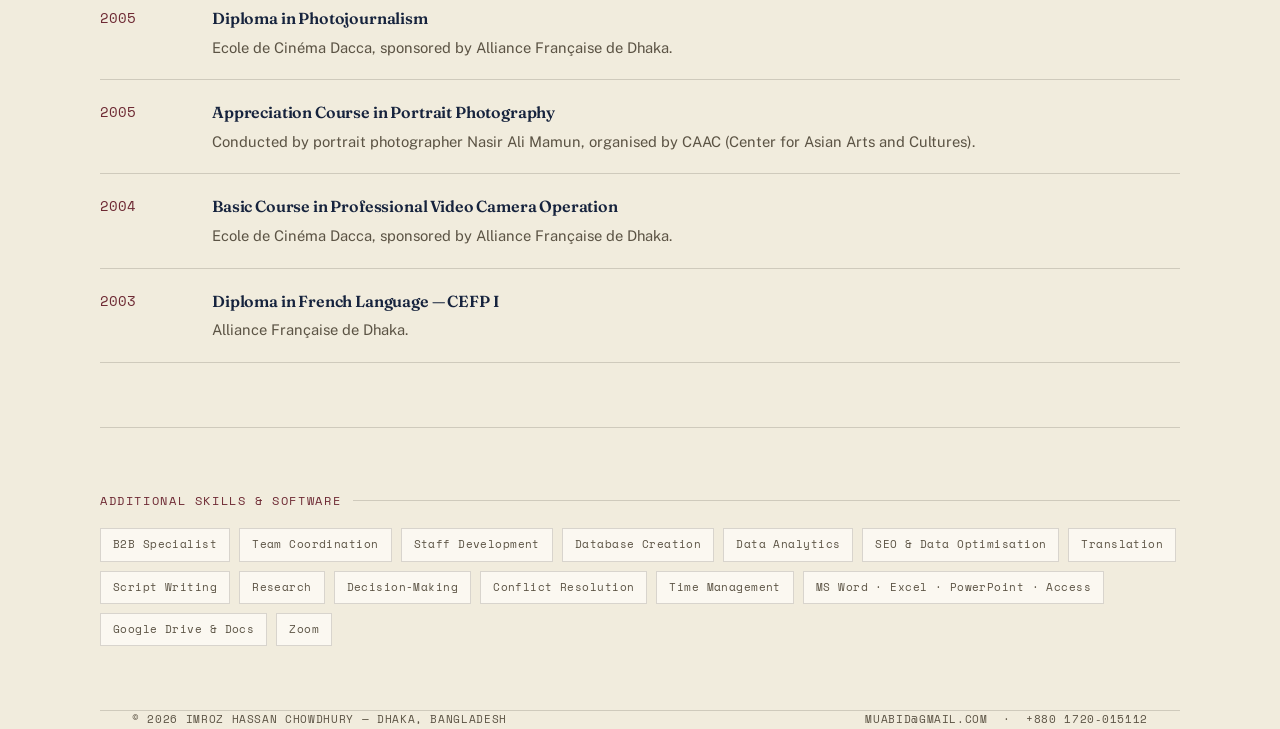
==== commit 69eb9c09: "Update career.html" ====
--- a/career.html
+++ b/career.html
@@ -92,11 +92,20 @@
       </div>
 
       <div class="tl-item">
-        <span class="tl-dates">2010 — 2021</span>
-        <h3>Deputy Manager, Eventales Limited — later Senior Sub Editor, The Diplomatic Journal</h3>
+        <span class="tl-dates">2012 — 2021</span>
+        <h3>Deputy Manager, Eventales Limited</h3>
         <span class="tl-org">Dhaka, Bangladesh</span>
         <ul>
           <li><strong>Eventales Limited (2012–2021):</strong> managed international stakeholder communication for exhibitors, sponsors and foreign government representatives; led overseas exhibition delivery, protocol liaison with ministries and diplomatic missions, and logistics for delegations across South Asia.</li>
+          <li>Major international project exposure is detailed in full on the <a href="diplomacy.html">Diplomacy &amp; Events</a> folio.</li>
+        </ul>
+      </div>
+
+      <div class="tl-item">
+        <span class="tl-dates">2010 — 2012</span>
+        <h3>Senior Sub Editor, The Diplomatic Journal</h3>
+        <span class="tl-org">Dhaka, Bangladesh</span>
+        <ul>
           <li><strong>The Diplomatic Journal (2010–2012):</strong> edited and fact-checked features, diplomatic news and policy analysis for Bangladesh's first diplomatic-affairs magazine; coordinated with embassies and government institutions for interviews and editorial contributions.</li>
           <li>Major international project exposure is detailed in full on the <a href="diplomacy.html">Diplomacy &amp; Events</a> folio.</li>
         </ul>
